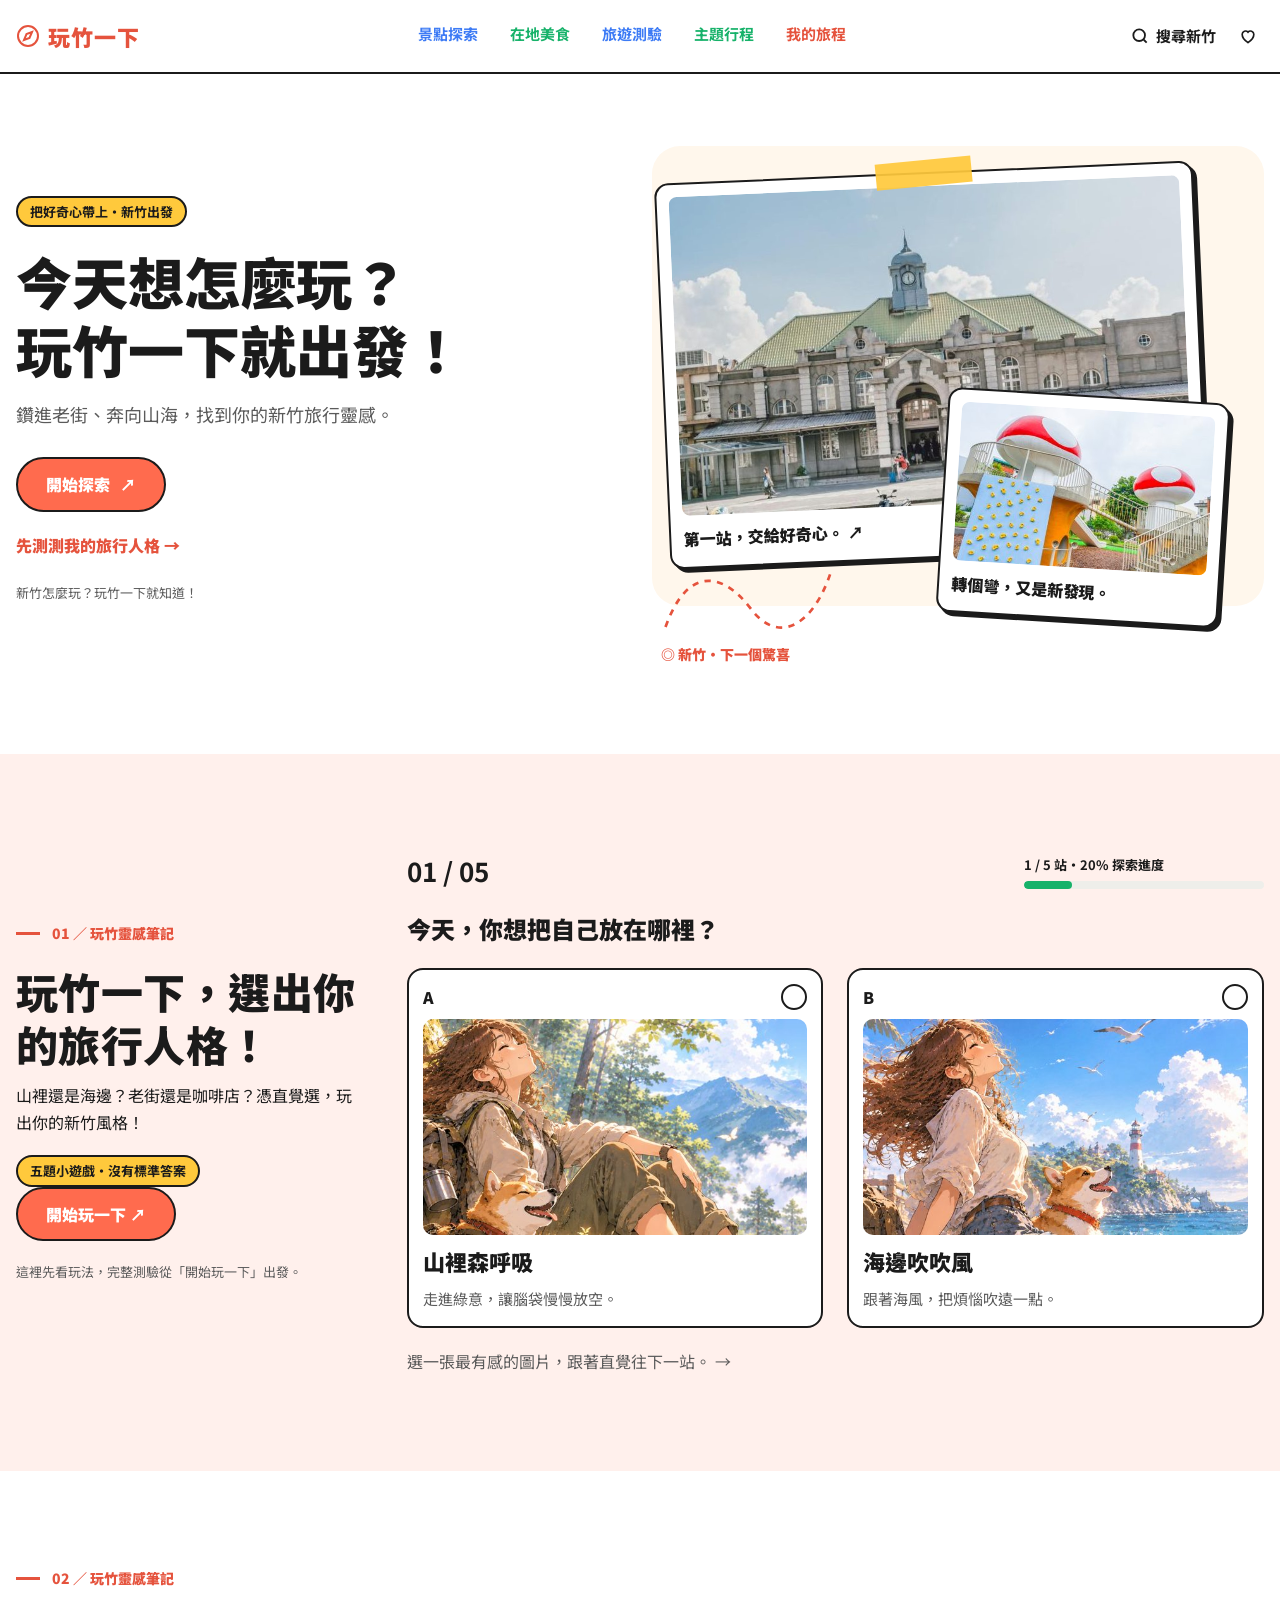
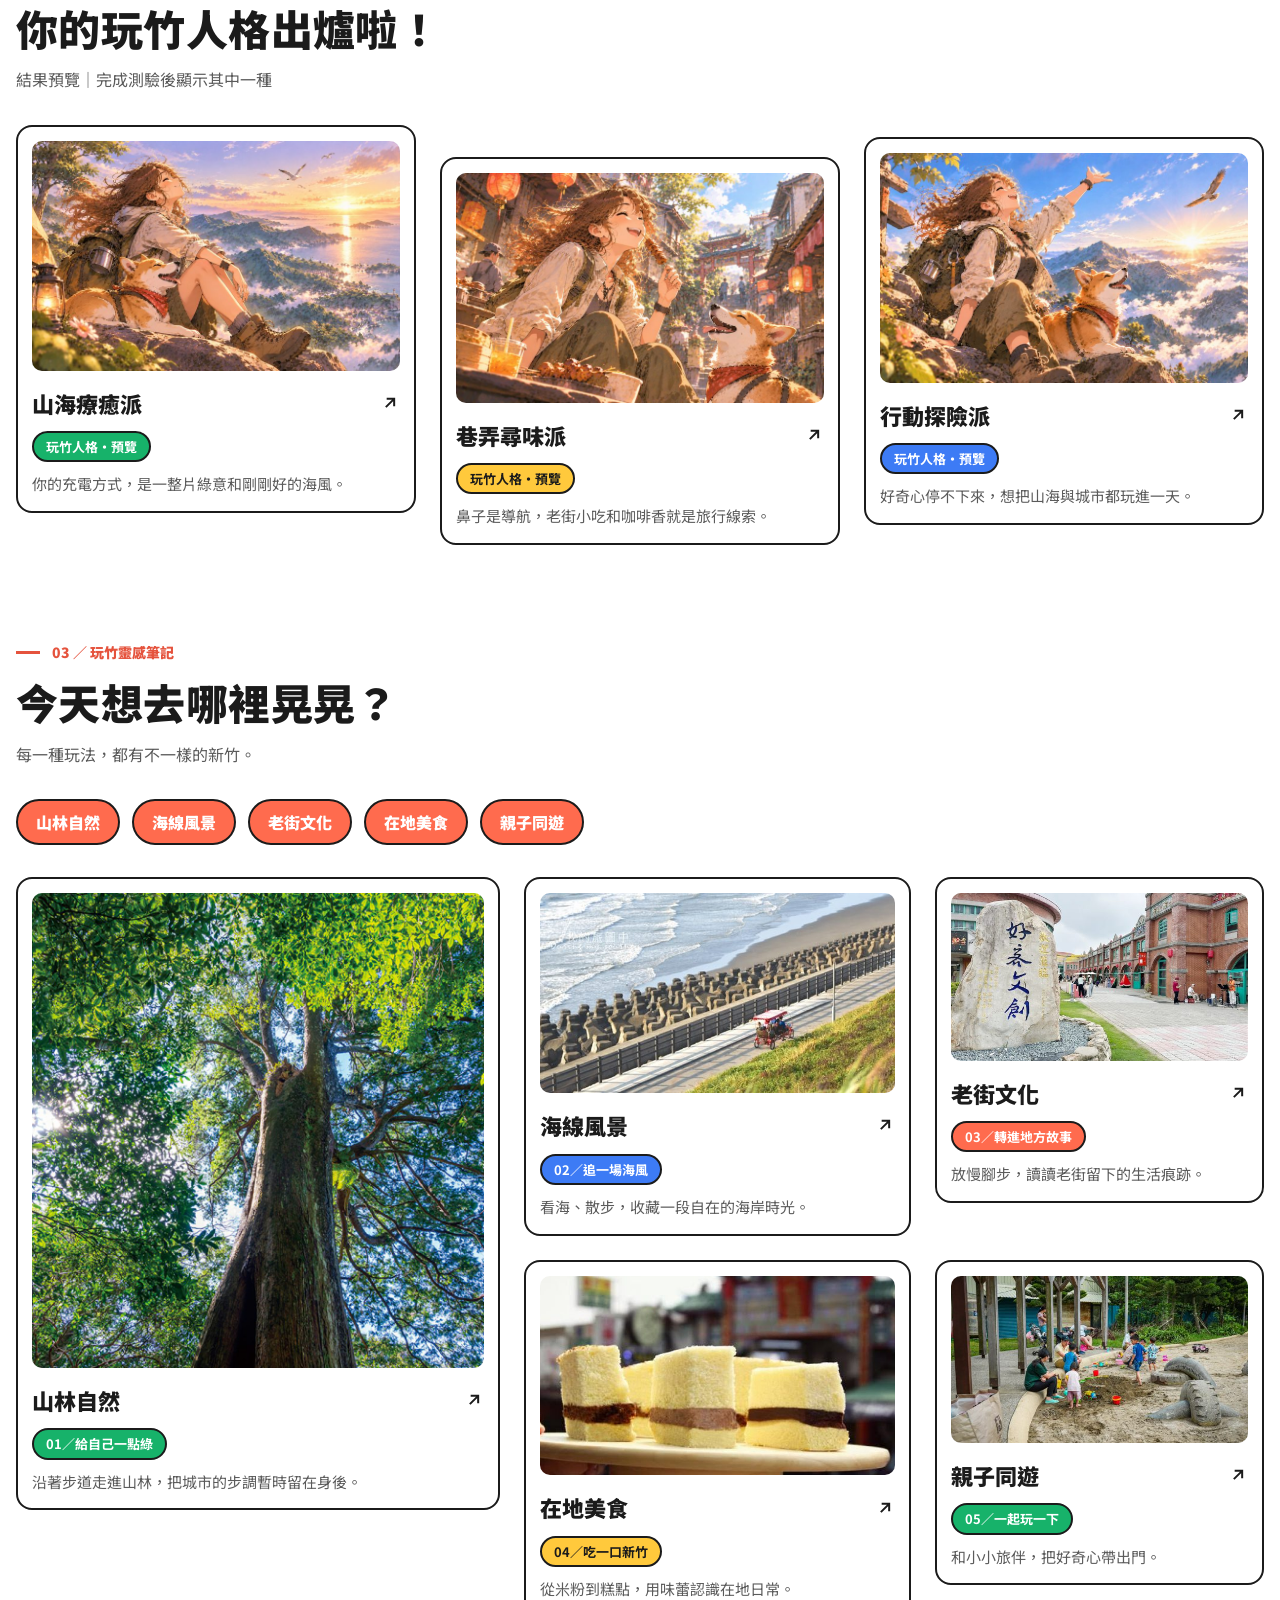
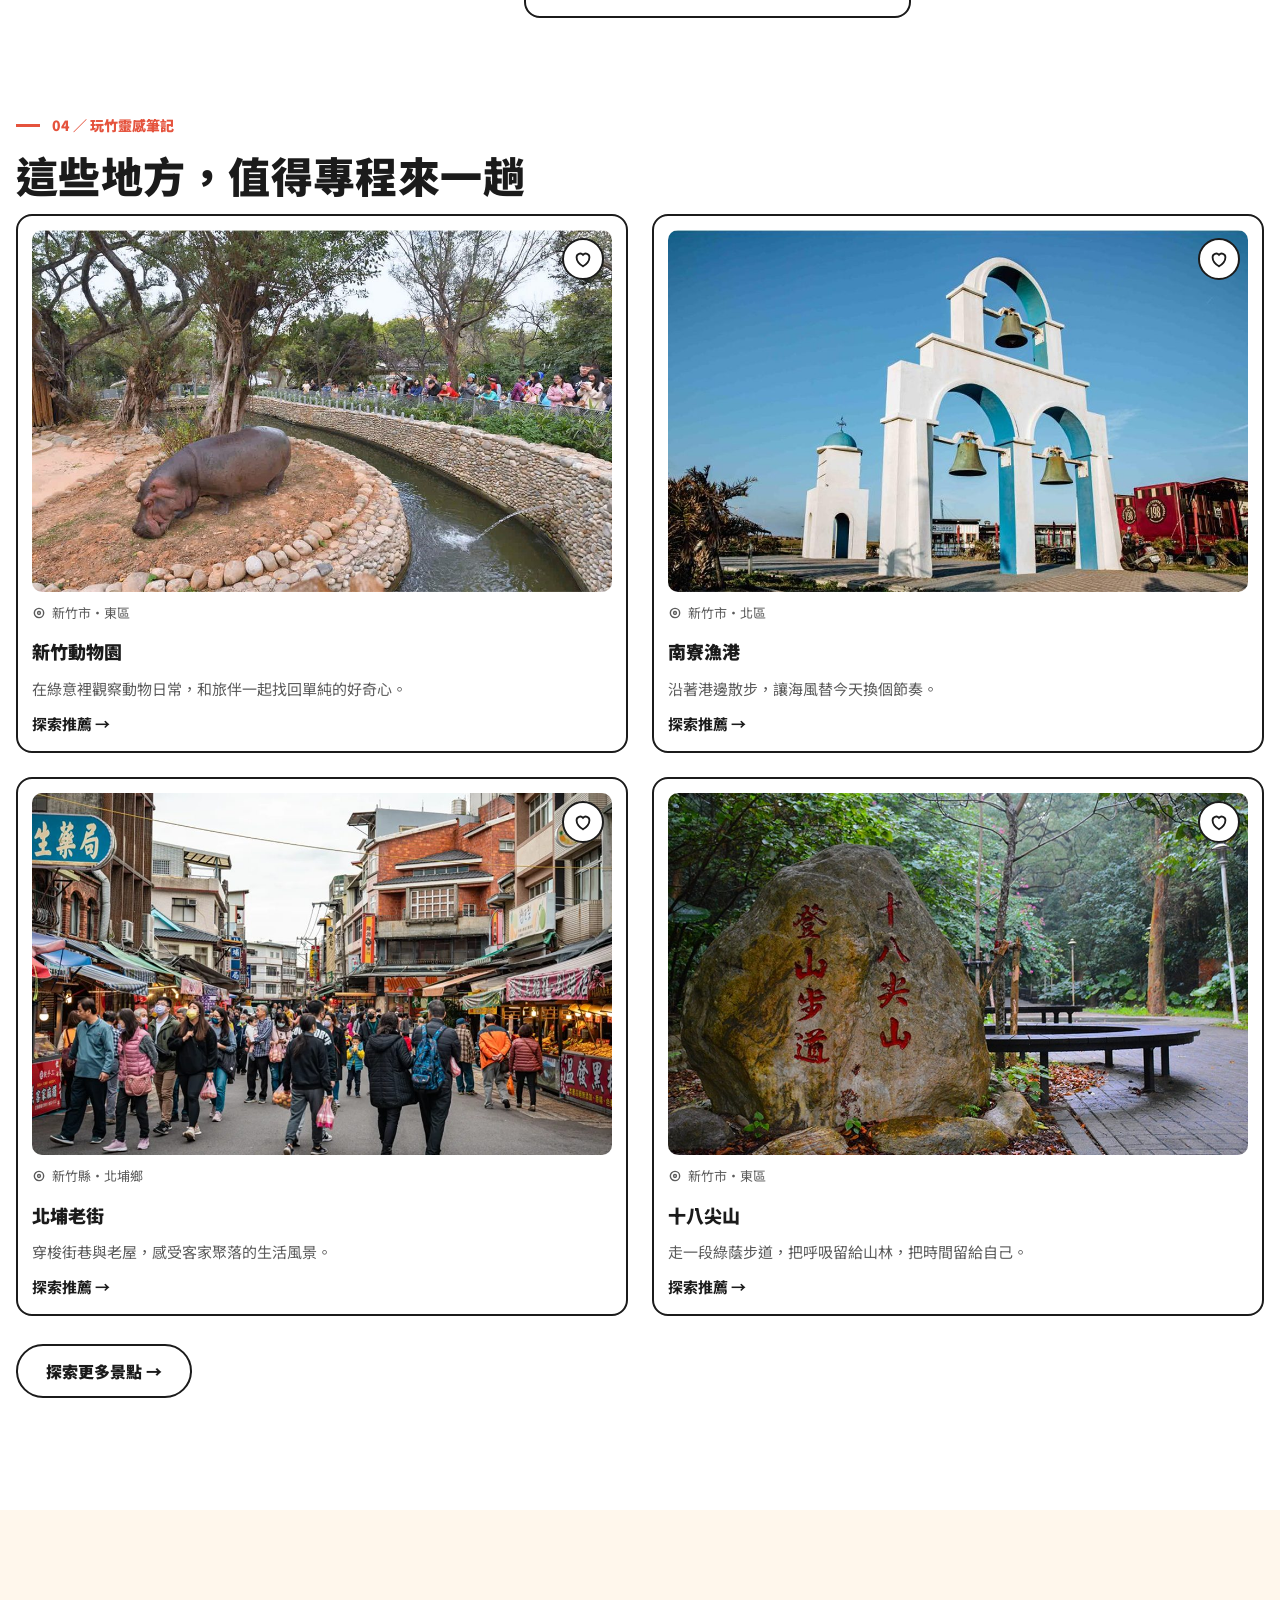
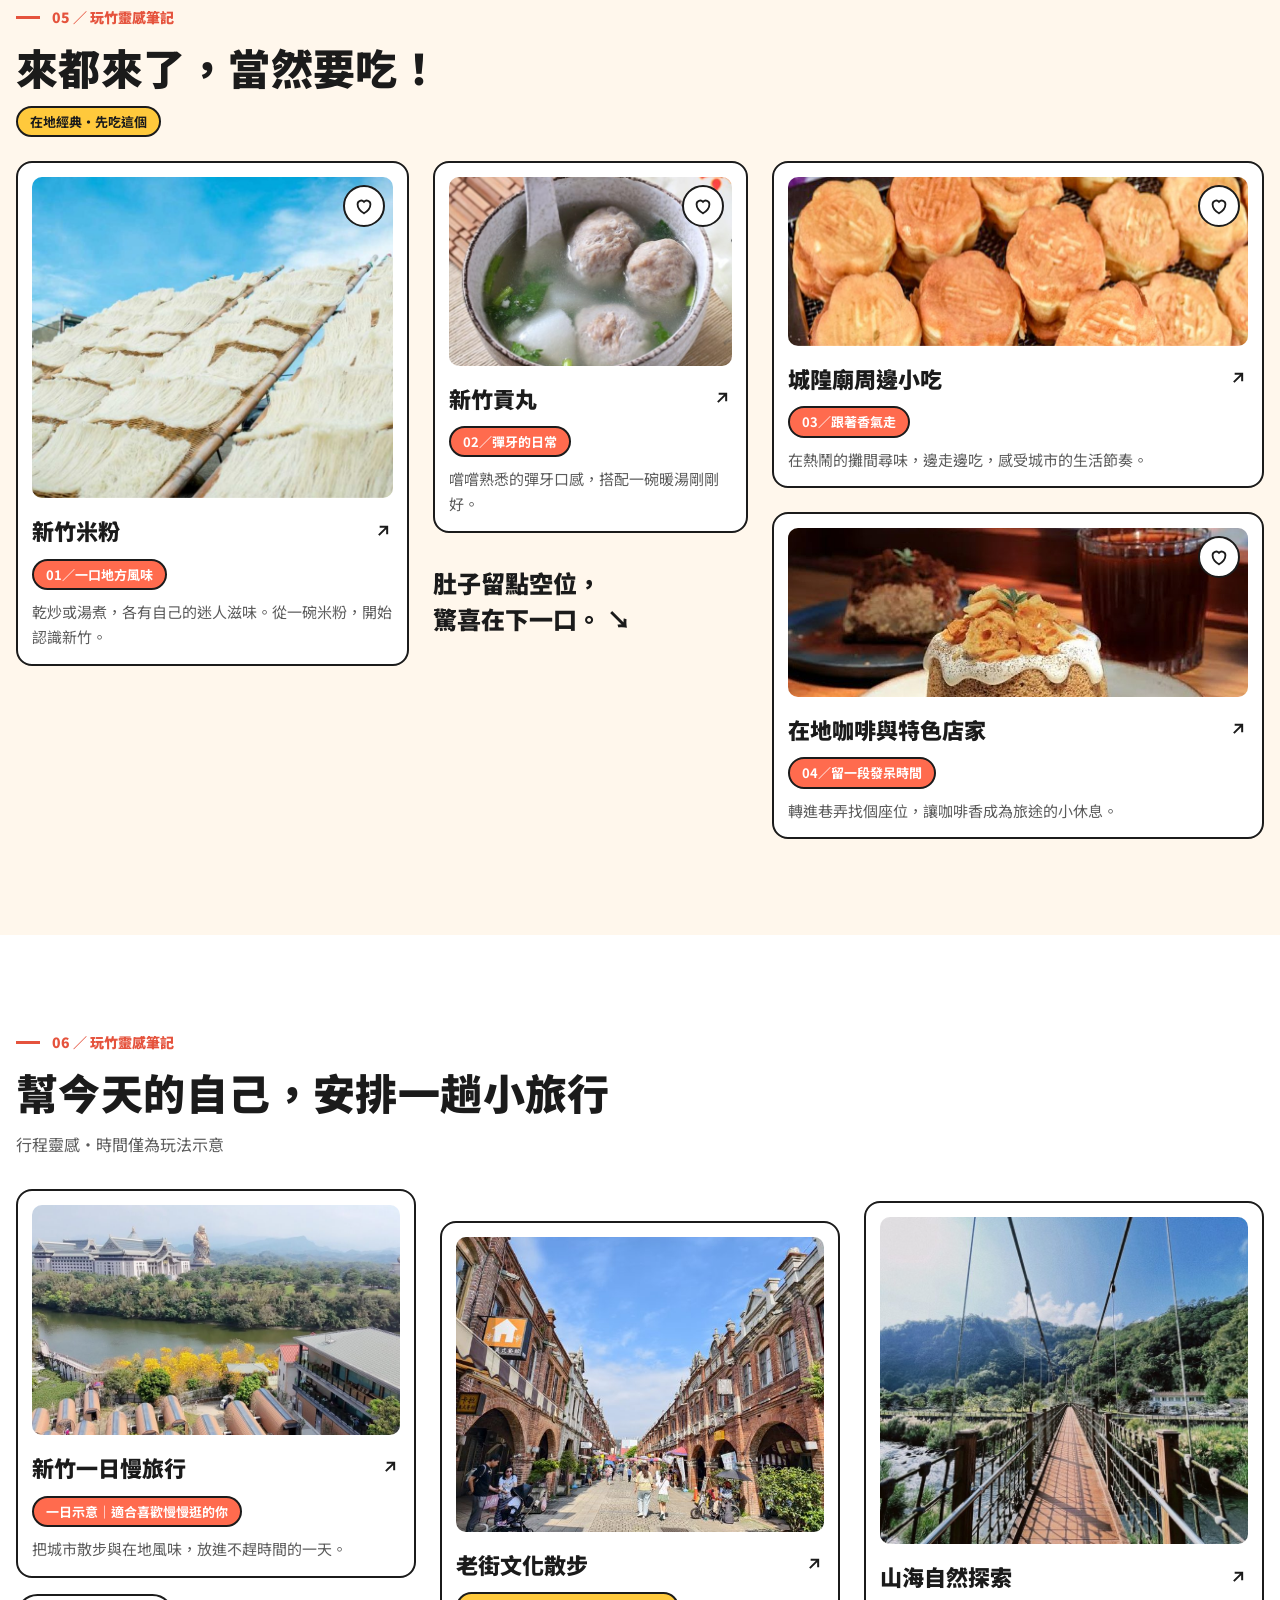
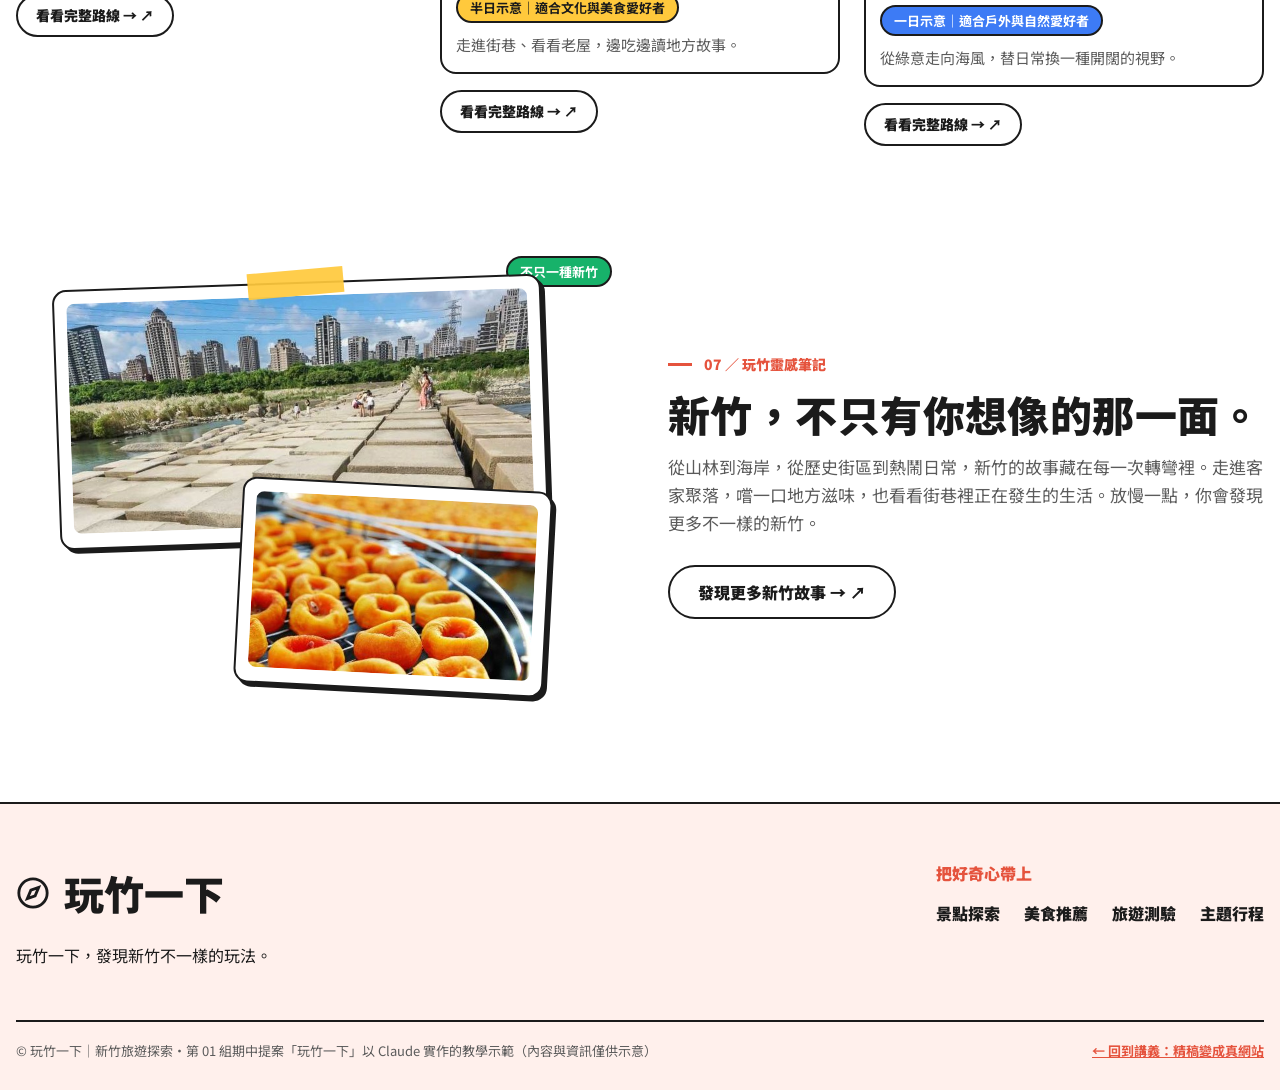
==== index.html @ cc9f8052 "第一次上傳網站" ====
<!DOCTYPE html>
<html lang="zh-Hant-TW">
<head>
  <meta charset="utf-8">
  <meta name="viewport" content="width=device-width, initial-scale=1">
  <title>玩竹一下｜新竹新世代互動旅遊入口網</title>
  <meta name="description" content="鑽進老街、奔向山海，找到你的新竹旅行靈感。旅行人格測驗、景點探索、在地美食與主題行程。">
  <link rel="preconnect" href="https://fonts.googleapis.com">
  <link rel="preconnect" href="https://fonts.gstatic.com" crossorigin>
  <link href="https://fonts.googleapis.com/css2?family=Noto+Sans+TC:wght@400;500;700;900&display=swap" rel="stylesheet">
  <link rel="stylesheet" href="css/style.css?v=20261105b">
  <link rel="stylesheet" href="css/pages.css?v=20261105b">
</head>
<body data-page="home">
<main>

  <!-- HERO -->
  <section class="hero">
    <div class="wrap hero-grid">
      <div class="hero-txt">
        <span class="pill y">把好奇心帶上・新竹出發</span>
        <h1>今天想怎麼玩？<br>玩竹一下就出發！</h1>
        <p class="hero-sub">鑽進老街、奔向山海，找到你的新竹旅行靈感。</p>
        <div class="hero-cta">
          <a class="btn primary" href="explore.html">開始探索 <span aria-hidden="true">↗</span></a>
          <a class="link-arrow" href="quiz.html">先測測我的旅行人格 →</a>
        </div>
        <p class="note">新竹怎麼玩？玩竹一下就知道！</p>
      </div>
      <div class="hero-photos" aria-hidden="true">
        <span class="hero-blob"></span>
        <figure class="polaroid tape hero-p1"><img src="img/hero-station.jpg" alt=""><figcaption>第一站，交給好奇心。 ↗</figcaption></figure>
        <figure class="polaroid hero-p2"><img src="img/hero-mushroom.jpg" alt=""><figcaption>轉個彎，又是新發現。</figcaption></figure>
        <svg class="hero-dash" viewBox="0 0 200 80"><path d="M5 70 C 30 0, 70 10, 100 50 S 170 70, 190 5" fill="none" stroke="#e5533d" stroke-width="3" stroke-dasharray="7 7"/></svg>
        <span class="hero-mark">◎ 新竹・下一個驚喜</span>
      </div>
    </div>
  </section>

  <!-- 01 測驗預覽：首頁就能先玩第一題 -->
  <section class="sec pink" id="quiz-teaser">
    <div class="wrap teaser">
      <div class="teaser-intro reveal">
        <p class="eyebrow">01 ／ 玩竹靈感筆記</p>
        <h2 class="h2">玩竹一下，選出你的旅行人格！</h2>
        <p>山裡還是海邊？老街還是咖啡店？憑直覺選，玩出你的新竹風格！</p>
        <span class="pill y">五題小遊戲・沒有標準答案</span>
        <p><a class="btn primary" href="quiz.html">開始玩一下 ↗</a></p>
        <p class="note">這裡先看玩法，完整測驗從「開始玩一下」出發。</p>
      </div>
      <div class="teaser-q reveal">
        <div class="teaser-top"><b class="teaser-no">01 / 05</b>
          <div class="progress"><span>1 / 5 站・20% 探索進度</span><i><b style="width:20%"></b></i></div></div>
        <h3>今天，你想把自己放在哪裡？</h3>
        <div class="choice-row" role="radiogroup" aria-label="第一題選項">
          <button class="choice" type="button" role="radio" aria-checked="false" data-v="a"><b class="ab">A</b><img src="img/q1a.jpg" alt=""><span class="ct">山裡森呼吸</span><span class="cd">走進綠意，讓腦袋慢慢放空。</span></button>
          <button class="choice" type="button" role="radio" aria-checked="false" data-v="b"><b class="ab">B</b><img src="img/q1b.jpg" alt=""><span class="ct">海邊吹吹風</span><span class="cd">跟著海風，把煩惱吹遠一點。</span></button>
        </div>
        <p class="teaser-go" id="teaserGo">選一張最有感的圖片，跟著直覺往下一站。 →</p>
      </div>
    </div>
  </section>

  <!-- 02 人格預覽 -->
  <section class="sec">
    <div class="wrap">
      <p class="eyebrow">02 ／ 玩竹靈感筆記</p>
      <h2 class="h2">你的玩竹人格出爐啦！</h2>
      <p class="lead">結果預覽｜完成測驗後顯示其中一種</p>
      <div class="grid3 stagger" id="typeGrid"></div>
    </div>
  </section>

  <!-- 03 分類 -->
  <section class="sec" style="padding-top:0">
    <div class="wrap">
      <p class="eyebrow">03 ／ 玩竹靈感筆記</p>
      <h2 class="h2">今天想去哪裡晃晃？</h2>
      <p class="lead">每一種玩法，都有不一樣的新竹。</p>
      <div class="chips" id="catChips" role="tablist" aria-label="玩法分類"></div>
      <div class="masonry" id="catGrid"></div>
    </div>
  </section>

  <!-- 04 精選景點 -->
  <section class="sec" style="padding-top:0">
    <div class="wrap">
      <p class="eyebrow">04 ／ 玩竹靈感筆記</p>
      <h2 class="h2">這些地方，值得專程來一趟</h2>
      <div class="grid2" id="spotGrid"></div>
      <p style="margin-top:28px"><a class="btn" href="explore.html">探索更多景點 →</a></p>
    </div>
  </section>

  <!-- 05 美食 -->
  <section class="sec cream">
    <div class="wrap">
      <p class="eyebrow">05 ／ 玩竹靈感筆記</p>
      <h2 class="h2">來都來了，當然要吃！</h2>
      <span class="pill y" style="margin-bottom:24px">在地經典・先吃這個</span>
      <div class="food-grid" id="foodGrid"></div>
    </div>
  </section>

  <!-- 06 行程 -->
  <section class="sec">
    <div class="wrap">
      <p class="eyebrow">06 ／ 玩竹靈感筆記</p>
      <h2 class="h2">幫今天的自己，安排一趟小旅行</h2>
      <p class="lead">行程靈感・時間僅為玩法示意</p>
      <div class="grid3 stagger" id="tripGrid"></div>
    </div>
  </section>

  <!-- 07 故事 -->
  <section class="sec" style="padding-top:24px">
    <div class="wrap story">
      <div class="story-photos" aria-hidden="true">
        <span class="pill g story-badge">不只一種新竹</span>
        <figure class="polaroid tape story-p1"><img src="img/story-river.jpg" alt=""></figure>
        <figure class="polaroid story-p2"><img src="img/story-persimmon.jpg" alt=""></figure>
      </div>
      <div class="reveal">
        <p class="eyebrow">07 ／ 玩竹靈感筆記</p>
        <h2 class="h2">新竹，不只有你想像的那一面。</h2>
        <p class="story-txt">從山林到海岸，從歷史街區到熱鬧日常，新竹的故事藏在每一次轉彎裡。走進客家聚落，嚐一口地方滋味，也看看街巷裡正在發生的生活。放慢一點，你會發現更多不一樣的新竹。</p>
        <a class="btn" href="explore.html">發現更多新竹故事 → ↗</a>
      </div>
    </div>
  </section>

</main>
<script src="js/data.js?v=20261105a"></script>
<script src="js/app.js?v=20261105a"></script>
<script src="js/home.js?v=20261105a"></script>
</body>
</html>
---- css/style.css ----
/* 玩竹一下｜依第 01 組 Figma 精稿用 Claude 實作的示範網站 */
:root{
  --ink:#1b1b1b; --muted:#5b5b5b; --line:#1b1b1b; --bg:#fff;
  --coral:#ff6b4e; --red:#e5533d; --yellow:#ffc93c; --green:#17b26a; --blue:#3d7bf5;
  --pink:#fff0ec; --cream:#fff7ec; --grey:#eeeeea;
  --r:16px; --bw:2.5px; --shadow:4px 4px 0 var(--ink);
  --wrap:1280px;
}
*{box-sizing:border-box}
html{scroll-behavior:smooth}
body{margin:0;font-family:"Noto Sans TC",system-ui,sans-serif;color:var(--ink);background:var(--bg);line-height:1.65;-webkit-font-smoothing:antialiased}
img{max-width:100%;display:block}
a{color:inherit}
button{font:inherit;color:inherit;cursor:pointer}
.wrap{width:min(var(--wrap),100% - 32px);margin-inline:auto}
[hidden]{display:none!important}
.sr{position:absolute;width:1px;height:1px;overflow:hidden;clip:rect(0 0 0 0)}
:focus-visible{outline:3px solid var(--blue);outline-offset:3px}

/* ---------- header ---------- */
.hd{position:sticky;top:0;z-index:50;background:#fff;border-bottom:var(--bw) solid var(--line)}
.hd .wrap{display:flex;align-items:center;gap:24px;height:72px}
.logo{font-weight:900;font-size:22px;color:var(--red);text-decoration:none;letter-spacing:.04em;display:flex;align-items:center;gap:8px}
.logo svg{width:24px;height:24px}
.nav{display:flex;gap:28px;margin-inline:auto}
.nav a{text-decoration:none;font-weight:700;font-size:15px;padding:6px 2px;border-bottom:3px solid transparent}
.nav a:nth-child(1){color:var(--blue)} .nav a:nth-child(2){color:var(--green)} .nav a:nth-child(3){color:var(--blue)} .nav a:nth-child(4){color:var(--green)} .nav a:nth-child(5){color:var(--red)}
.nav a.on{border-color:currentColor}
.hd-tools{display:flex;align-items:center;gap:10px}
.icon-btn{display:inline-flex;align-items:center;gap:6px;background:none;border:0;font-weight:700;font-size:15px;padding:8px 6px;position:relative;text-decoration:none}
.icon-btn svg{width:20px;height:20px}
.badge{position:absolute;top:0;right:-4px;min-width:18px;height:18px;border-radius:9px;background:var(--coral);color:#fff;font-size:11px;display:grid;place-items:center;padding:0 4px;border:2px solid #fff}
.badge[data-n="0"]{display:none}
.burger{display:none}
@media (max-width:900px){
  .nav{position:fixed;inset:72px 0 auto 0;background:#fff;flex-direction:column;gap:0;padding:8px 16px 20px;border-bottom:var(--bw) solid var(--line);transform:translateY(-120%);transition:transform .25s;margin:0}
  .nav.open{transform:none}
  .nav a{padding:14px 4px;border-bottom:1px solid var(--grey);font-size:17px}
  .burger{display:inline-flex}
  .hd .wrap{justify-content:space-between}
  .hide-sm{display:none}
}

/* ---------- buttons / pills ---------- */
.btn{display:inline-flex;align-items:center;gap:10px;justify-content:center;border:var(--bw) solid var(--line);border-radius:999px;padding:12px 28px;font-weight:900;text-decoration:none;background:#fff;transition:transform .15s, box-shadow .15s;font-size:16px}
.btn:hover{transform:translate(-2px,-2px);box-shadow:var(--shadow)}
.btn.primary{background:var(--coral);color:#fff}
.btn.sm{padding:8px 18px;font-size:14px}
.btn[disabled]{opacity:.45;pointer-events:none}
.link-arrow{color:var(--red);font-weight:900;text-decoration:none}
.link-arrow:hover{text-decoration:underline}
.pill{display:inline-flex;align-items:center;gap:6px;border:2px solid var(--line);border-radius:999px;padding:3px 12px;font-size:13px;font-weight:700;background:#fff;white-space:nowrap}
.pill.y{background:var(--yellow)} .pill.g{background:var(--green);color:#fff} .pill.b{background:var(--blue);color:#fff} .pill.r{background:var(--coral);color:#fff}
.pill.soft-b{color:var(--blue)} .pill.soft-g{color:var(--green)} .pill.soft-y{color:#a46b00;background:#fff4cf}

/* ---------- sections ---------- */
.sec{padding:96px 0}
.sec.pink{background:var(--pink)} .sec.cream{background:var(--cream)}
.eyebrow{display:flex;align-items:center;gap:12px;color:var(--red);font-weight:900;font-size:14px;margin:0 0 12px}
.eyebrow::before{content:"";width:24px;height:3px;background:var(--red)}
.h2{font-size:clamp(28px,4vw,42px);font-weight:900;line-height:1.25;margin:0 0 12px;letter-spacing:.01em}
.lead{color:var(--muted);margin:0 0 32px}
.note{font-size:13px;color:var(--muted)}

/* ---------- polaroid ---------- */
.polaroid{position:relative;background:#fff;border:var(--bw) solid var(--line);border-radius:14px;padding:12px 12px 14px;box-shadow:var(--shadow)}
.polaroid img{border-radius:8px;width:100%;aspect-ratio:var(--ar,16/10);object-fit:cover}
.polaroid figcaption{font-weight:900;margin-top:10px;font-size:16px}
.tape::before{content:"";position:absolute;top:-14px;left:50%;width:96px;height:26px;background:var(--yellow);transform:translateX(-50%) rotate(-3deg);opacity:.92}

/* ---------- cards ---------- */
.card{background:#fff;border:var(--bw) solid var(--line);border-radius:var(--r);padding:14px;display:flex;flex-direction:column;gap:10px;transition:transform .2s, box-shadow .2s;position:relative}
.card:hover{transform:translate(-3px,-3px);box-shadow:var(--shadow)}
.card .ph{border-radius:10px;overflow:hidden;aspect-ratio:var(--ar,16/10);background:var(--grey)}
.card .ph img{width:100%;height:100%;object-fit:cover;transition:transform .5s}
.card:hover .ph img{transform:scale(1.04)}
.card h3{font-size:22px;font-weight:900;margin:4px 0 0;display:flex;justify-content:space-between;align-items:center;gap:8px}
.card p{margin:0;color:var(--muted);font-size:15px}
.card .meta{font-size:13px;color:var(--muted);display:flex;align-items:center;gap:6px}
.card a.cover{position:absolute;inset:0;z-index:1;border-radius:var(--r)}
.card .fav{z-index:2}
.arrow{width:20px;height:20px;flex:none}

.fav{position:absolute;top:22px;right:22px;width:42px;height:42px;border-radius:50%;border:2px solid var(--line);background:#fff;display:grid;place-items:center;transition:transform .15s}
.fav svg{width:22px;height:22px;fill:none;stroke:var(--ink);stroke-width:2}
.fav[aria-pressed="true"]{background:var(--coral)}
.fav[aria-pressed="true"] svg{fill:#fff;stroke:#fff}
.fav:active{transform:scale(.9)}

/* ---------- footer ---------- */
.ft{background:var(--pink);border-top:var(--bw) solid var(--line);padding:56px 0 28px}
.ft-top{display:flex;justify-content:space-between;gap:32px;flex-wrap:wrap}
.ft-logo{font-size:40px;font-weight:900;display:flex;align-items:center;gap:14px;margin:0}
.ft-logo svg{width:34px;height:34px}
.ft nav{display:flex;gap:24px;flex-wrap:wrap;font-weight:900}
.ft nav a{text-decoration:none}
.ft .tag{color:var(--red);font-weight:900;margin:0 0 14px}
.ft-bottom{border-top:2px solid var(--line);margin-top:36px;padding-top:18px;display:flex;justify-content:space-between;gap:12px;flex-wrap:wrap;font-size:13px;color:var(--muted)}
.ft-bottom a{color:var(--red);font-weight:700}

/* ---------- toast / modal ---------- */
.toast{position:fixed;left:50%;bottom:24px;transform:translate(-50%,calc(100% + 40px));visibility:hidden;background:var(--ink);color:#fff;padding:12px 22px;border-radius:999px;font-weight:700;z-index:200;transition:transform .3s,visibility .3s;max-width:calc(100% - 32px);text-align:center}
.toast.show{transform:translate(-50%,0);visibility:visible}
.modal{position:fixed;inset:0;z-index:150;display:none;align-items:center;justify-content:center;padding:16px;background:rgba(20,20,20,.55)}
.modal.open{display:flex}
.modal-box{background:#fff;border:var(--bw) solid var(--line);border-radius:20px;max-width:880px;width:100%;max-height:calc(100vh - 32px);overflow:auto;box-shadow:6px 6px 0 var(--ink);position:relative}
.modal-close{position:absolute;top:12px;right:12px;z-index:3;width:42px;height:42px;border-radius:50%;border:2px solid var(--line);background:#fff;font-size:22px;line-height:1}
.search-box{padding:28px}
.search-box input{width:100%;font:inherit;font-size:20px;padding:14px 18px;border:var(--bw) solid var(--line);border-radius:14px}
.search-res{list-style:none;margin:16px 0 0;padding:0;display:grid;gap:8px}
.search-res a{display:flex;gap:12px;align-items:center;text-decoration:none;padding:8px;border-radius:12px;border:2px solid transparent}
.search-res a:hover,.search-res a:focus{border-color:var(--line);background:var(--cream)}
.search-res img{width:64px;height:44px;object-fit:cover;border-radius:8px}

.reveal{opacity:0;transform:translateY(24px);transition:opacity .6s, transform .6s}
.reveal.in{opacity:1;transform:none}
@media (prefers-reduced-motion:reduce){*{transition:none!important;animation:none!important}.reveal{opacity:1;transform:none}}
@media (max-width:640px){.sec{padding:64px 0}.btn{padding:11px 22px}}
---- css/pages.css ----
/* ===== 首頁 ===== */
.hero{padding:72px 0 88px;overflow:hidden}
.hero-grid{display:grid;grid-template-columns:1fr 1.15fr;gap:48px;align-items:center}
.hero h1{font-size:clamp(36px,5.2vw,56px);font-weight:900;line-height:1.22;margin:20px 0 16px}
.hero-sub{font-size:18px;color:var(--muted);margin:0 0 28px}
.hero-cta{display:flex;flex-direction:column;align-items:flex-start;gap:20px;margin-bottom:24px}
.hero-photos{position:relative;min-height:520px}
.hero-blob{position:absolute;inset:0 0 60px 30px;background:var(--cream);border-radius:28px}
.hero-p1{position:absolute;top:10px;left:0;width:84%;transform:rotate(-2.5deg)}
.hero-p2{position:absolute;right:0;bottom:30px;width:44%;transform:rotate(3.5deg);--ar:16/10}
.hero-dash{position:absolute;left:6%;bottom:30px;width:180px}
.hero-mark{position:absolute;left:6%;bottom:0;color:var(--red);font-weight:900;font-size:14px}
.hero-p1,.hero-p2{animation:float 6s ease-in-out infinite}
.hero-p2{animation-delay:-3s}
@keyframes float{50%{translate:0 -8px}}

.teaser{display:grid;grid-template-columns:.8fr 2fr;gap:48px;align-items:center}
.teaser-intro p{margin:0 0 20px}
.teaser-top{display:flex;justify-content:space-between;align-items:center;gap:16px;flex-wrap:wrap;margin-bottom:16px}
.teaser-no{font-size:26px}
.progress{font-size:13px;font-weight:700;min-width:240px}
.progress i{display:block;height:8px;background:var(--grey);border-radius:6px;margin-top:6px;overflow:hidden}
.progress b{display:block;height:100%;background:var(--green);border-radius:6px;transition:width .4s}
.teaser-q h3{font-size:24px;font-weight:900;margin:0 0 20px}
.choice-row{display:grid;grid-template-columns:1fr 1fr;gap:24px}
.choice{text-align:left;background:#fff;border:var(--bw) solid var(--line);border-radius:var(--r);padding:14px;display:flex;flex-direction:column;gap:8px;transition:transform .15s,box-shadow .15s,background .15s;position:relative}
.choice:hover{transform:translate(-3px,-3px);box-shadow:var(--shadow)}
.choice img{width:100%;aspect-ratio:16/9;object-fit:cover;border-radius:10px}
.choice .ab{font-weight:900}
.choice .ct{font-size:22px;font-weight:900}
.choice .cd{color:var(--muted);font-size:15px}
.choice::after{content:"";position:absolute;top:14px;right:14px;width:22px;height:22px;border-radius:50%;border:2.5px solid var(--line);background:#fff}
.choice[aria-checked="true"]{background:#fff6e0;box-shadow:var(--shadow);transform:translate(-3px,-3px)}
.choice[aria-checked="true"]::after{background:var(--coral);box-shadow:inset 0 0 0 4px #fff}
.teaser-go{margin:20px 0 0;color:var(--muted);display:flex;gap:16px;align-items:center;flex-wrap:wrap}

.grid2{display:grid;grid-template-columns:1fr 1fr;gap:24px}
.grid3{display:grid;grid-template-columns:repeat(3,1fr);gap:24px;align-items:start}
.stagger>:nth-child(2){margin-top:32px}
.stagger>:nth-child(3){margin-top:12px}
.chips{display:flex;flex-wrap:wrap;gap:12px;margin-bottom:32px}
.chip{border:var(--bw) solid var(--line);border-radius:999px;background:var(--coral);color:#fff;font-weight:900;padding:8px 18px;transition:transform .15s,background .15s}
.chip:hover{transform:translateY(-2px)}
.chip[aria-selected="true"]{background:var(--ink)}
.chip.ghost{background:#fff;color:var(--ink)}
.chip.ghost[aria-selected="true"]{background:var(--ink);color:#fff}
.masonry{display:grid;grid-template-columns:1.25fr 1fr .85fr;grid-template-rows:auto auto;gap:24px;align-items:start}
.masonry>:nth-child(1){grid-row:span 2}
.masonry>:nth-child(4){grid-column:2}
.masonry>:nth-child(5){grid-column:3;grid-row:2}
.cat-card.dim{opacity:.3;transform:scale(.98)}
.spot-card .more{font-size:15px}
.food-grid{display:grid;grid-template-columns:1fr .8fr 1.25fr;gap:24px;align-items:start}
.fcol{display:grid;gap:24px}
.food-aside{font-size:24px;font-weight:900;line-height:1.5;margin:8px 0 0}
.story{display:grid;grid-template-columns:1fr 1fr;gap:56px;align-items:center}
.story-photos{position:relative;min-height:440px}
.story-p1{width:82%;transform:rotate(-2deg);--ar:16/8}
.story-p2{position:absolute;width:52%;right:4%;bottom:0;transform:rotate(3deg);--ar:16/10}
.story-badge{position:absolute;right:0;top:-10px}
.story-txt{font-size:17px;color:var(--muted);margin:0 0 28px}

/* 詳細視窗 */
.detail{display:grid;grid-template-columns:1fr 1fr}
.detail-ph img{width:100%;height:100%;min-height:300px;object-fit:cover;border-radius:17px 0 0 17px}
.detail-txt{padding:32px 28px}
.detail-tags{display:flex;flex-wrap:wrap;gap:8px;margin-bottom:12px}
.detail-tip{background:var(--cream);border:2px solid var(--line);border-radius:12px;padding:10px 14px}
.detail-tip b{display:block;color:var(--red)}
.detail-act{display:flex;gap:10px;flex-wrap:wrap;margin:16px 0}
.detail-near-t{font-weight:900;margin:8px 0}
.detail-near{display:grid;grid-template-columns:repeat(3,1fr);gap:8px}
.detail-near button{background:none;border:2px solid var(--line);border-radius:10px;padding:6px;font-size:13px;font-weight:700;text-align:left}
.detail-near img{aspect-ratio:4/3;object-fit:cover;border-radius:6px;margin-bottom:4px}

/* ===== 內頁共用頁首 ===== */
.ph-head{background:var(--pink);border-bottom:var(--bw) solid var(--line);padding:48px 0 40px}
.ph-head h1{font-size:clamp(30px,4.4vw,46px);font-weight:900;margin:8px 0;line-height:1.25}
.ph-head p{color:var(--muted);margin:0}

/* ===== 景點探索 ===== */
.toolbar{display:flex;gap:16px;flex-wrap:wrap;align-items:center;justify-content:space-between;margin:32px 0 20px}
.searchbar{flex:1 1 280px;display:flex;align-items:center;gap:8px;border:var(--bw) solid var(--line);border-radius:999px;padding:4px 6px 4px 18px;background:#fff;max-width:440px}
.searchbar input{border:0;font:inherit;font-size:16px;flex:1;min-width:0;padding:8px 0;outline:0}
.searchbar svg{width:20px;height:20px;flex:none}
.seg{display:inline-flex;border:var(--bw) solid var(--line);border-radius:999px;overflow:hidden}
.seg button{border:0;background:#fff;padding:9px 18px;font-weight:900}
.seg button[aria-pressed="true"]{background:var(--ink);color:#fff}
.count{font-weight:700;color:var(--muted);margin:0 0 20px}
.explore-grid{display:grid;grid-template-columns:repeat(3,1fr);gap:24px}
.empty{border:var(--bw) dashed var(--line);border-radius:var(--r);padding:40px;text-align:center;grid-column:1/-1}
.map-wrap{display:grid;grid-template-columns:1.4fr 1fr;gap:24px;align-items:start}
.map{position:relative;border:var(--bw) solid var(--line);border-radius:var(--r);background:#e8f3f7;aspect-ratio:5/4;overflow:hidden}
.map svg.land{position:absolute;inset:0;width:100%;height:100%}
.pin{position:absolute;transform:translate(-50%,-100%);border:0;background:none;padding:0;display:flex;flex-direction:column;align-items:center}
.pin i{width:30px;height:30px;border-radius:50% 50% 50% 0;transform:rotate(-45deg);border:2.5px solid var(--line);background:var(--coral);display:block;transition:transform .15s}
.pin.food i{background:var(--yellow)} .pin.forest i{background:var(--green)} .pin.coast i{background:var(--blue)} .pin.family i{background:#b98cff}
.pin span{margin-top:4px;background:#fff;border:2px solid var(--line);border-radius:999px;font-size:12px;font-weight:900;padding:1px 8px;white-space:nowrap;opacity:0;transition:opacity .15s}
.pin:hover span,.pin.on span,.pin:focus span{opacity:1}
.pin.on i,.pin:hover i{transform:rotate(-45deg) scale(1.25)}
.pin.off{opacity:.2}
.map-legend{position:absolute;left:12px;bottom:12px;background:#fff;border:2px solid var(--line);border-radius:12px;padding:6px 10px;font-size:12px;display:flex;gap:10px;flex-wrap:wrap}
.map-legend b{display:inline-block;width:10px;height:10px;border-radius:50%;border:1.5px solid var(--line);margin-right:4px;vertical-align:-1px}
.map-list{display:grid;gap:10px;max-height:640px;overflow:auto;padding:4px}
.map-item{display:flex;gap:12px;align-items:center;border:2px solid var(--line);border-radius:12px;background:#fff;padding:8px;text-align:left}
.map-item img{width:76px;height:56px;object-fit:cover;border-radius:8px}
.map-item.on{background:var(--cream);box-shadow:3px 3px 0 var(--ink)}

/* ===== 測驗 ===== */
.quiz-bar{background:var(--pink);border-bottom:2px solid #e7d6cf;font-size:13px;color:var(--muted)}
.quiz-bar .wrap{display:flex;justify-content:space-between;padding:10px 0;gap:12px}
.qv{display:none;padding:56px 0 80px}
.qv.on{display:block;animation:fadeup .45s}
@keyframes fadeup{from{opacity:0;transform:translateY(16px)}}
.start{display:grid;grid-template-columns:1fr 1.1fr;gap:56px;align-items:center}
.start h1,.res h1{font-size:clamp(34px,5vw,52px);font-weight:900;line-height:1.22;margin:16px 0}
.start .big{font-size:20px;margin:0 0 16px}
.pills{display:flex;gap:10px;flex-wrap:wrap;margin:20px 0 28px}
.start-photos{position:relative;min-height:440px}
.start-p1{width:82%;transform:rotate(-2deg)}
.start-p2{position:absolute;width:44%;right:0;bottom:0;transform:rotate(3deg)}
.q-head{display:flex;align-items:center;gap:24px;flex-wrap:wrap;margin-bottom:20px}
.q-no{font-size:26px;font-weight:900}
.steps{display:flex;gap:8px;flex:1;max-width:460px}
.steps span{flex:1;font-size:12px;color:var(--muted);border-top:5px solid var(--grey);padding-top:4px}
.steps span.done{border-color:var(--coral)}
.steps span.now{border-color:var(--coral);color:var(--red);font-weight:700}
.q-tag{margin-left:auto}
.q-title{font-size:clamp(28px,4vw,42px);font-weight:900;margin:0 0 8px;line-height:1.3}
.q-nav{display:flex;justify-content:space-between;align-items:center;gap:16px;margin-top:28px;flex-wrap:wrap}
.q-nav .btn{min-width:180px;border-radius:12px}
.res{display:grid;grid-template-columns:1fr 1.05fr;gap:56px;align-items:center}
.res-name{font-size:clamp(44px,6vw,64px);font-weight:900;color:var(--red);margin:0 0 12px;line-height:1.15}
.res-line{font-size:22px;font-weight:900;margin:0 0 10px}
.res-photos{position:relative;min-height:440px}
.res-p1{width:86%;transform:rotate(-2deg)}
.res-p1 figcaption{font-size:14px}
.res-p2{position:absolute;width:42%;right:0;bottom:10px;transform:rotate(3deg)}
.recs{display:grid;grid-template-columns:repeat(auto-fit,minmax(240px,1fr));gap:24px;margin:16px 0 36px}
.rec{border-top:3px solid var(--line);padding-top:12px;position:relative}
.rec h3{font-size:22px;font-weight:900;margin:6px 0}
.rec button.open{background:none;border:0;padding:0;font-weight:900;color:var(--red)}
.res-act{display:flex;gap:16px;align-items:center;flex-wrap:wrap}
.score{display:grid;gap:8px;margin:20px 0;max-width:420px}
.score div{display:grid;grid-template-columns:96px 1fr 28px;gap:10px;align-items:center;font-size:13px;font-weight:700}
.score i{height:10px;border-radius:6px;background:var(--grey);overflow:hidden;display:block}
.score b{display:block;height:100%;background:var(--coral);transition:width .8s}

/* ===== 主題行程 ===== */
.trip-tabs{display:flex;gap:12px;flex-wrap:wrap;margin:32px 0}
.trip-head{display:grid;grid-template-columns:1fr 1.2fr;gap:32px;align-items:center;margin-bottom:40px}
.trip-head .polaroid{transform:rotate(-1.5deg)}
.trip-head h2{font-size:clamp(28px,4vw,40px);font-weight:900;margin:12px 0}
.trip-prog{margin:16px 0;font-weight:700}
.timeline{list-style:none;padding:0;margin:0;position:relative}
.timeline::before{content:"";position:absolute;left:58px;top:8px;bottom:8px;border-left:3px dashed var(--red)}
.stop{display:grid;grid-template-columns:120px 1fr;gap:20px;align-items:start;margin-bottom:24px}
.stop-time{font-weight:900;font-size:18px;background:#fff;position:relative;z-index:1;text-align:center;border:var(--bw) solid var(--line);border-radius:999px;padding:4px 0}
.stop .card{flex-direction:row;align-items:center;gap:18px}
.stop .card .ph{flex:0 0 200px;--ar:4/3}
.stop .card .txt{flex:1;display:grid;gap:6px}
.stop.done .stop-time{background:var(--green);color:#fff}
.check{display:inline-flex;align-items:center;gap:8px;font-weight:700;font-size:14px;cursor:pointer;z-index:2;position:relative}
.check input{width:20px;height:20px;accent-color:var(--green)}

/* ===== 我的旅程 ===== */
.mt-sec{padding:48px 0;border-bottom:2px solid var(--grey)}
.mt-sec h2{font-size:28px;font-weight:900;margin:0 0 20px;display:flex;align-items:center;gap:12px;flex-wrap:wrap}
.mt-result{display:grid;grid-template-columns:240px 1fr;gap:24px;align-items:center;border:var(--bw) solid var(--line);border-radius:var(--r);padding:16px;background:var(--cream)}
.mt-result img{border-radius:10px;aspect-ratio:4/3;object-fit:cover}
.stickers{display:grid;grid-template-columns:repeat(auto-fill,minmax(120px,1fr));gap:20px}
.sticker{text-align:center;font-size:13px;font-weight:700;background:none;border:0;padding:0}
.sticker .s{width:100%;aspect-ratio:1;border-radius:50%;border:var(--bw) solid var(--line);overflow:hidden;background:var(--grey);display:grid;place-items:center;margin-bottom:6px;transition:transform .2s}
.sticker img{width:100%;height:100%;object-fit:cover}
.sticker.lock img{filter:grayscale(1) blur(2px);opacity:.35}
.sticker.lock .s{border-style:dashed}
.sticker:not(.lock) .s{box-shadow:3px 3px 0 var(--ink);transform:rotate(-4deg)}
.sticker:nth-child(even):not(.lock) .s{transform:rotate(5deg)}
.trip-list{display:grid;gap:12px}
.trip-row{display:flex;gap:16px;align-items:center;justify-content:space-between;border:2px solid var(--line);border-radius:14px;padding:12px 16px;flex-wrap:wrap}

/* ===== RWD ===== */
@media (max-width:1024px){
  .explore-grid{grid-template-columns:repeat(2,1fr)}
  .teaser{grid-template-columns:1fr}
}
@media (max-width:900px){
  .hero-grid,.story,.start,.res,.trip-head,.map-wrap{grid-template-columns:1fr}
  .hero-photos,.start-photos,.res-photos{min-height:0;aspect-ratio:1.15}
  .story-photos{min-height:0;aspect-ratio:1.3}
  .grid3,.food-grid{grid-template-columns:1fr 1fr}
  .masonry{grid-template-columns:1fr 1fr}
  .masonry>*{grid-column:auto!important;grid-row:auto!important}
  .stagger>*{margin-top:0!important}
  .detail{grid-template-columns:1fr}
  .detail-ph img{border-radius:17px 17px 0 0;max-height:260px;min-height:0}
  .map{aspect-ratio:1/1.05}
}
@media (max-width:640px){
  .hero{padding:40px 0 56px}
  .hero-photos{aspect-ratio:.95}
  .hero-p1{width:92%}
  .hero-p2{width:46%;bottom:0;right:-4px}
  .hero-p2 figcaption,.hero-dash,.hero-mark{display:none}
  .hero-blob{inset:20px 0 30px 20px}
  .choice-row,.grid2,.grid3,.food-grid,.masonry,.explore-grid{grid-template-columns:1fr}
  .choice .ct{font-size:18px}
  .choice-row{gap:12px}
  .teaser-no,.q-no{font-size:20px}
  .q-head{gap:12px}
  .steps{order:3;flex:1 0 100%;max-width:none}
  .steps span{font-size:0;padding-top:0}
  .quiz-bar span:last-child{display:none}
  .progress{min-width:0;flex:1}
  .stop{grid-template-columns:1fr;gap:8px}
  .timeline::before{display:none}
  .stop-time{justify-self:start;padding:4px 16px}
  .stop .card{flex-direction:column;align-items:stretch}
  .stop .card .ph{flex:none}
  .mt-result{grid-template-columns:1fr}
  .q-nav .btn{min-width:0;flex:1}
  .q-nav>p{order:-1;width:100%;text-align:center;margin:0}
  .stickers{grid-template-columns:repeat(3,1fr);gap:14px}
  .detail-near{grid-template-columns:repeat(3,1fr)}
}
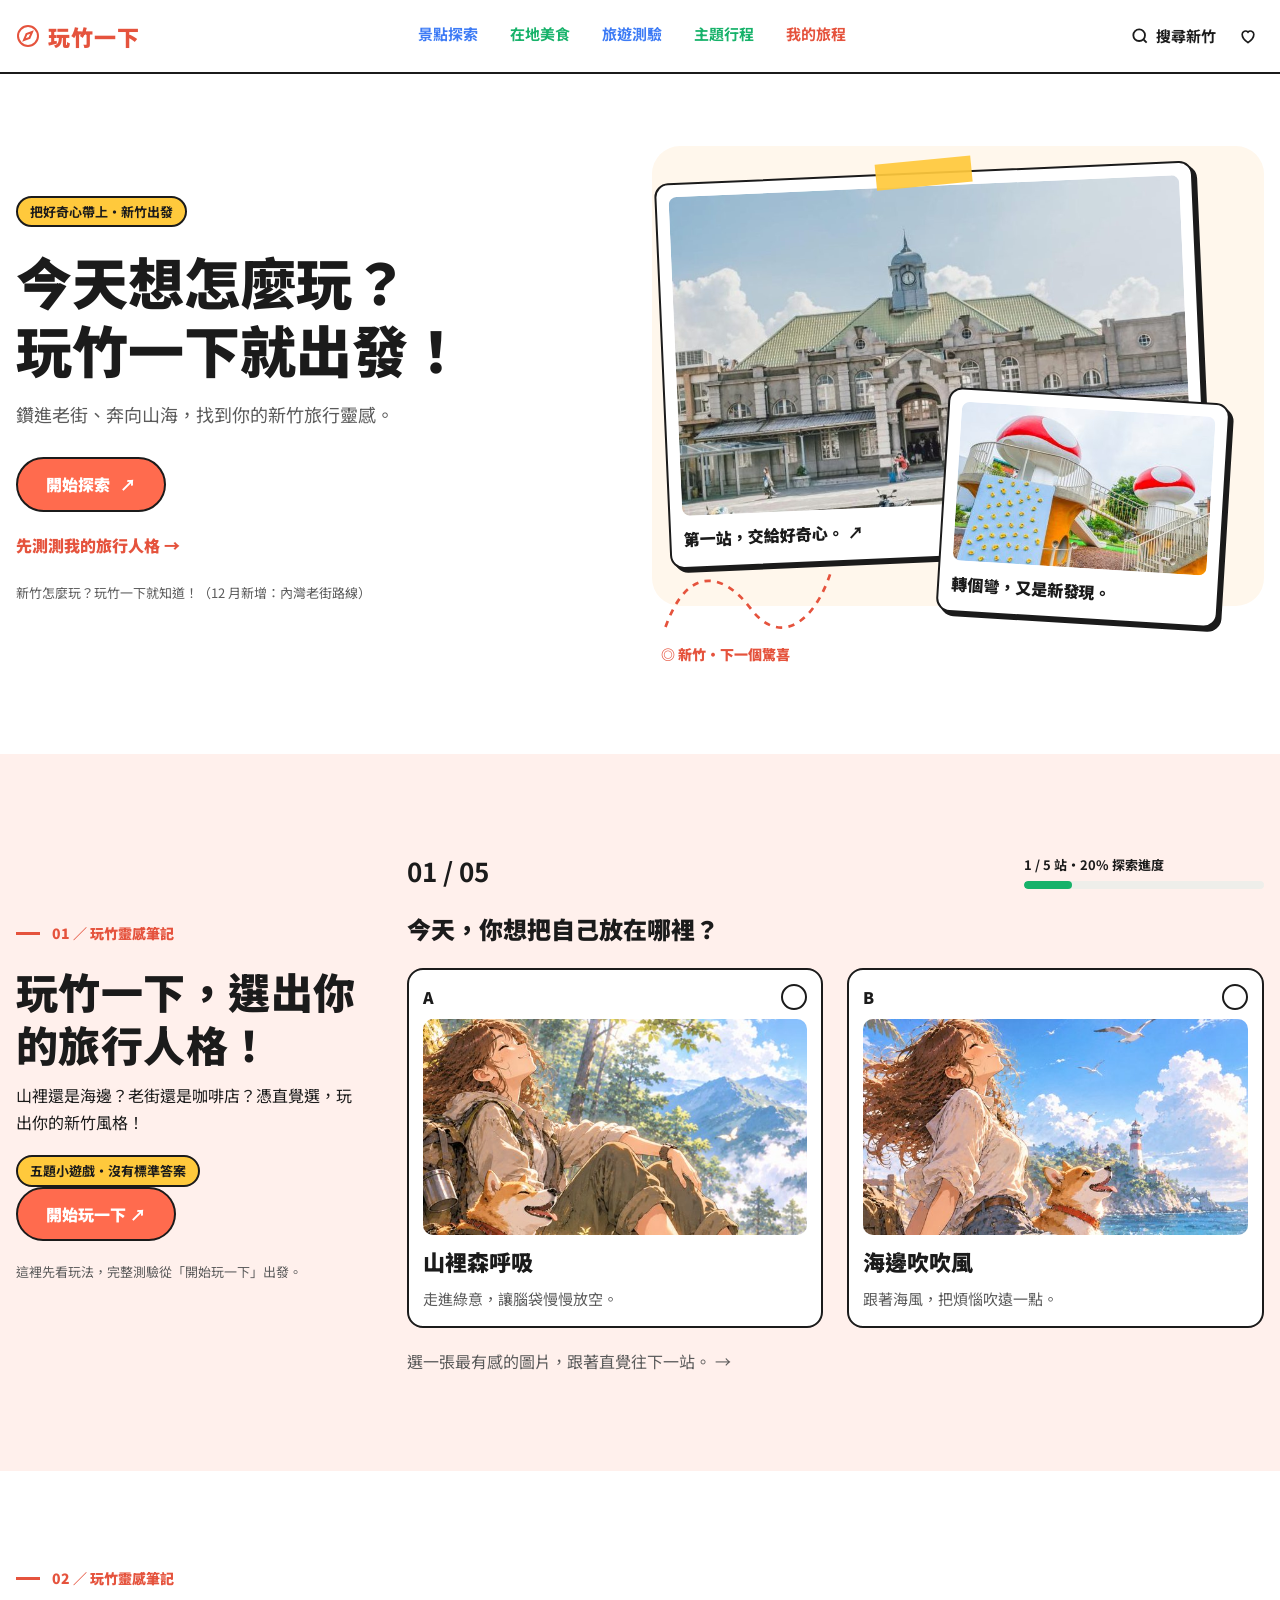
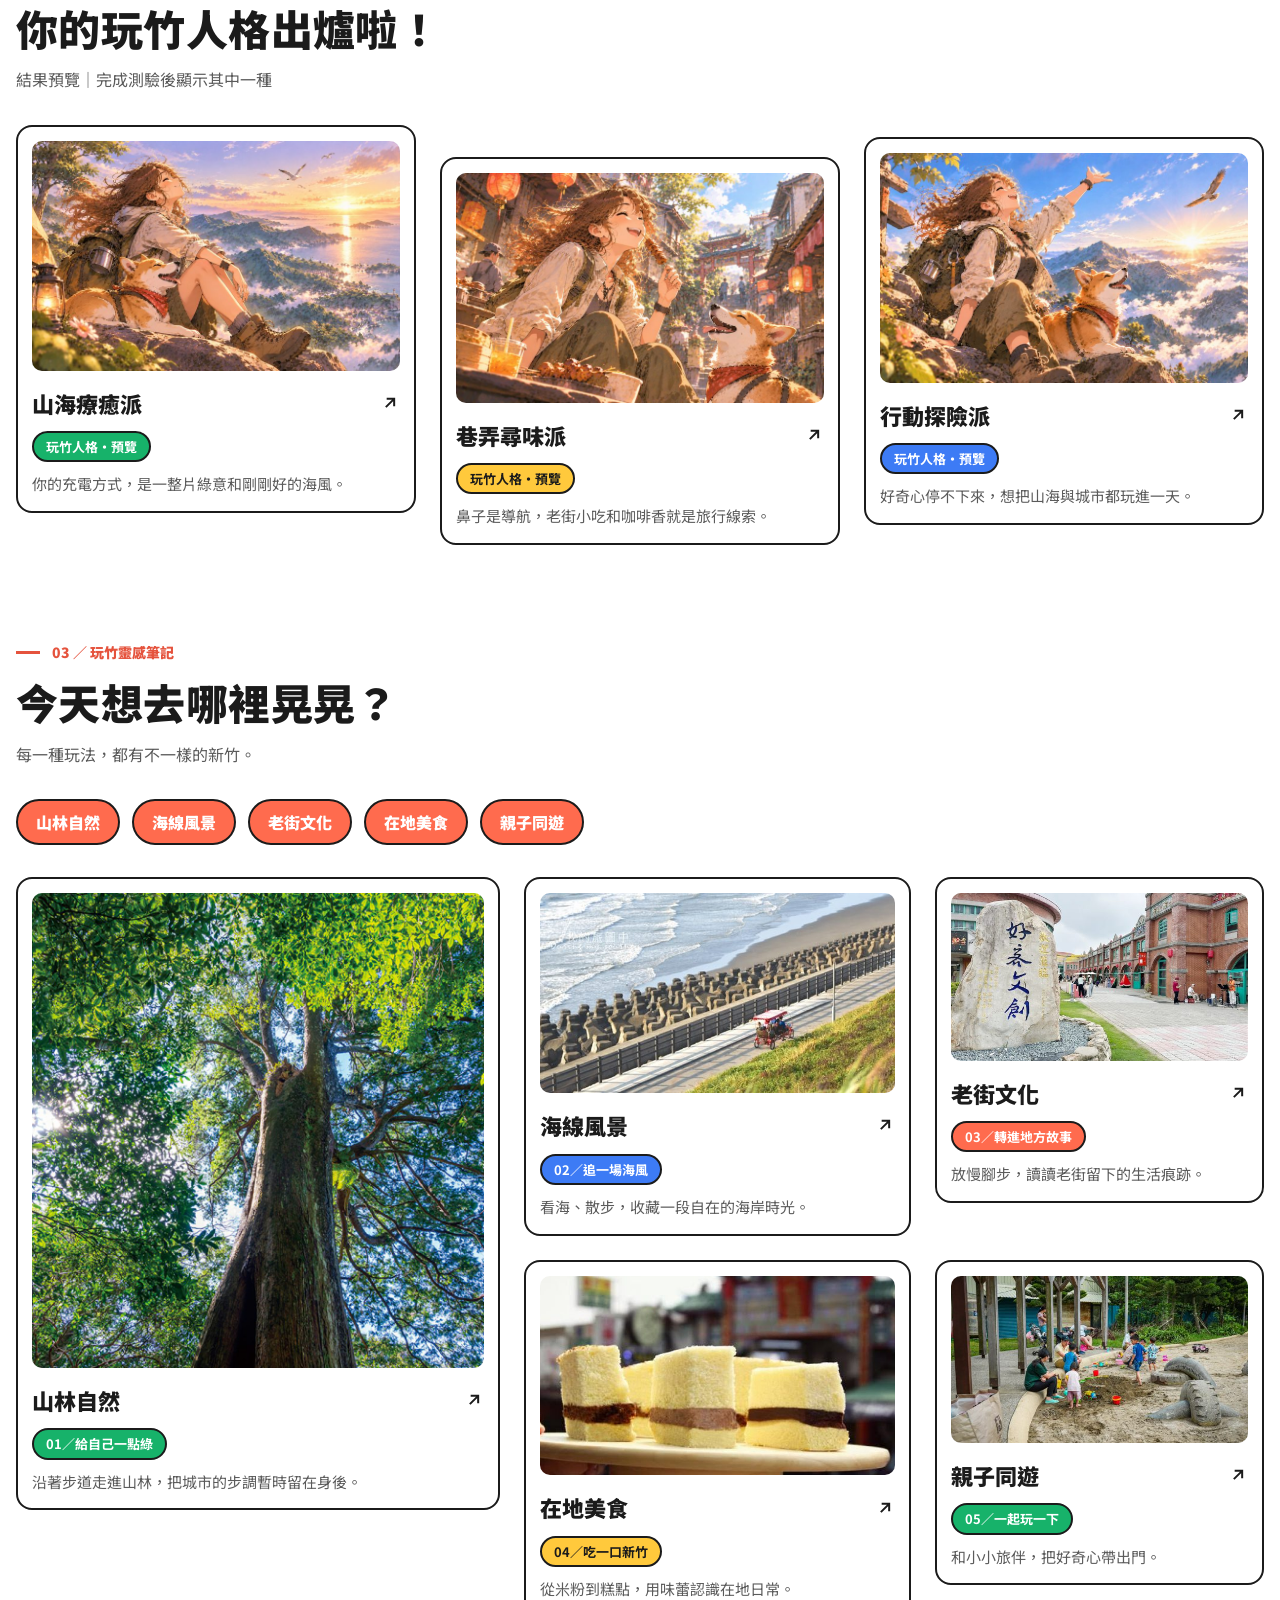
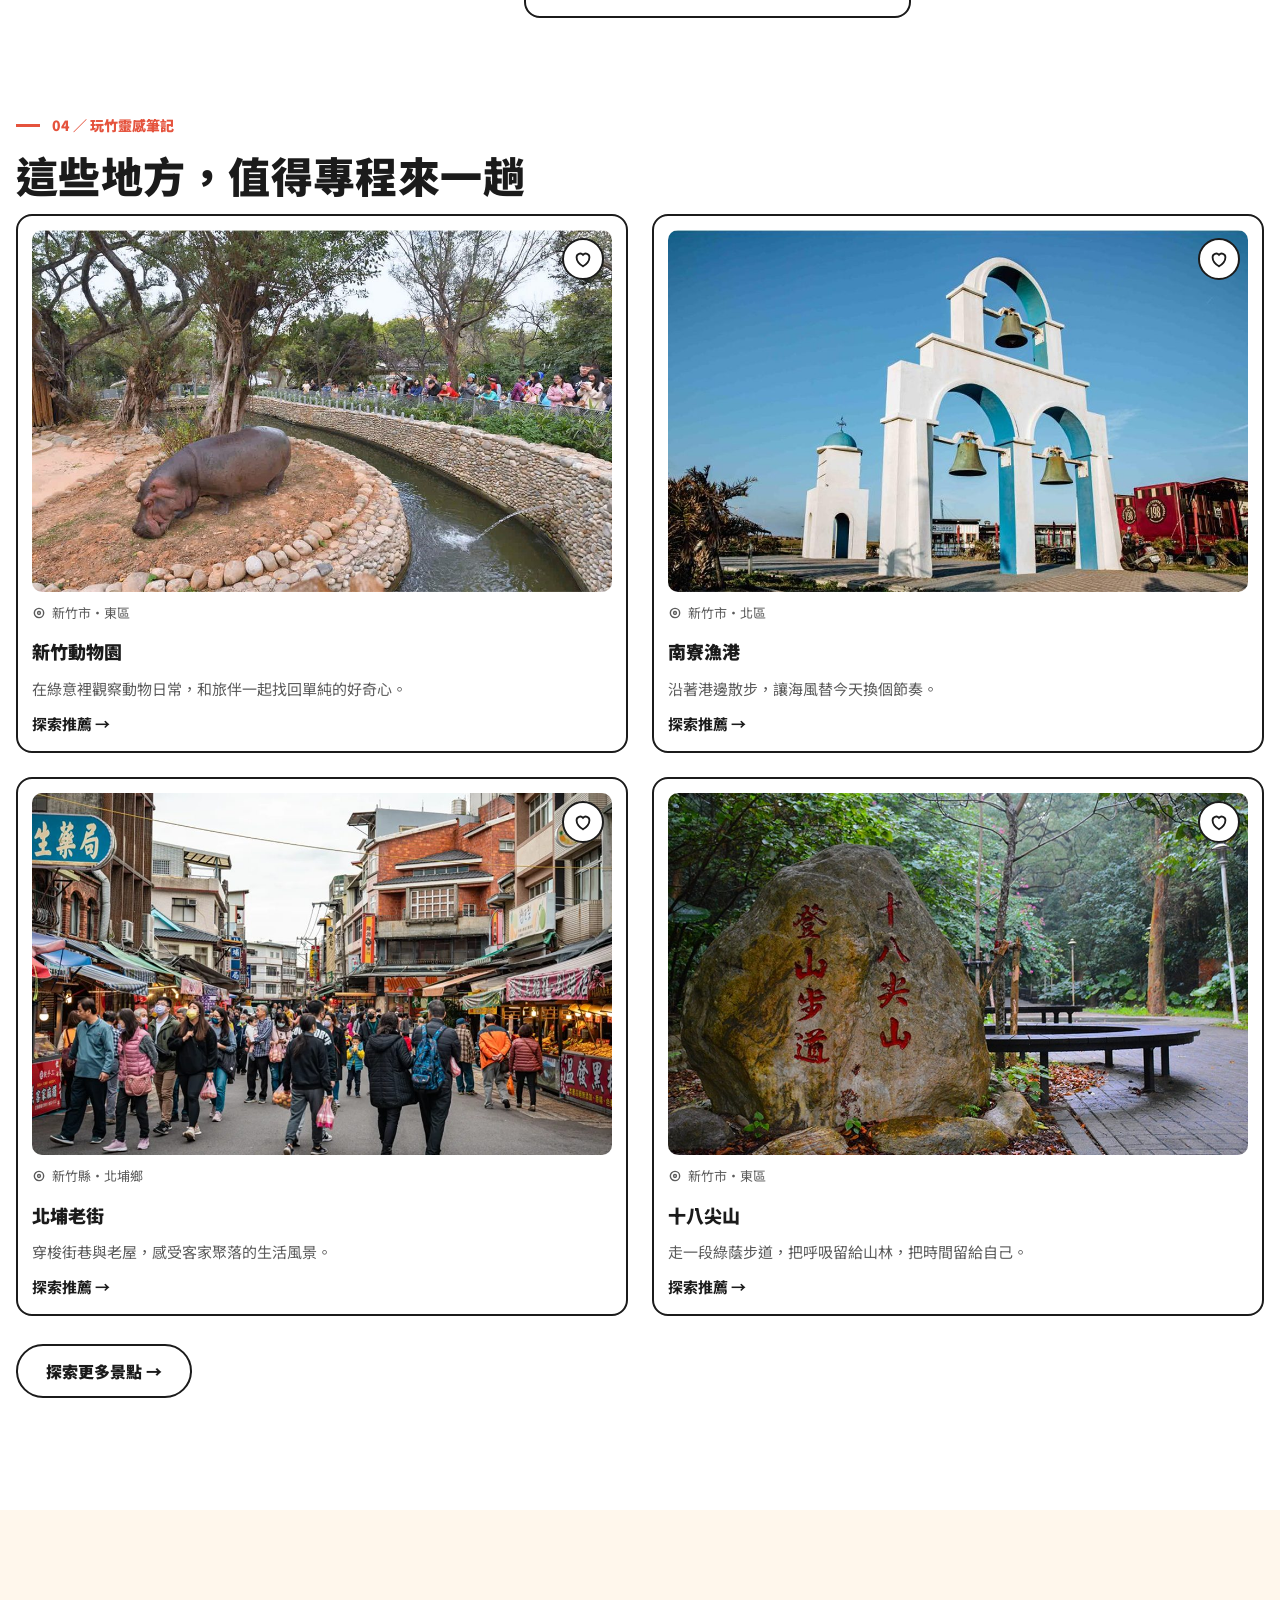
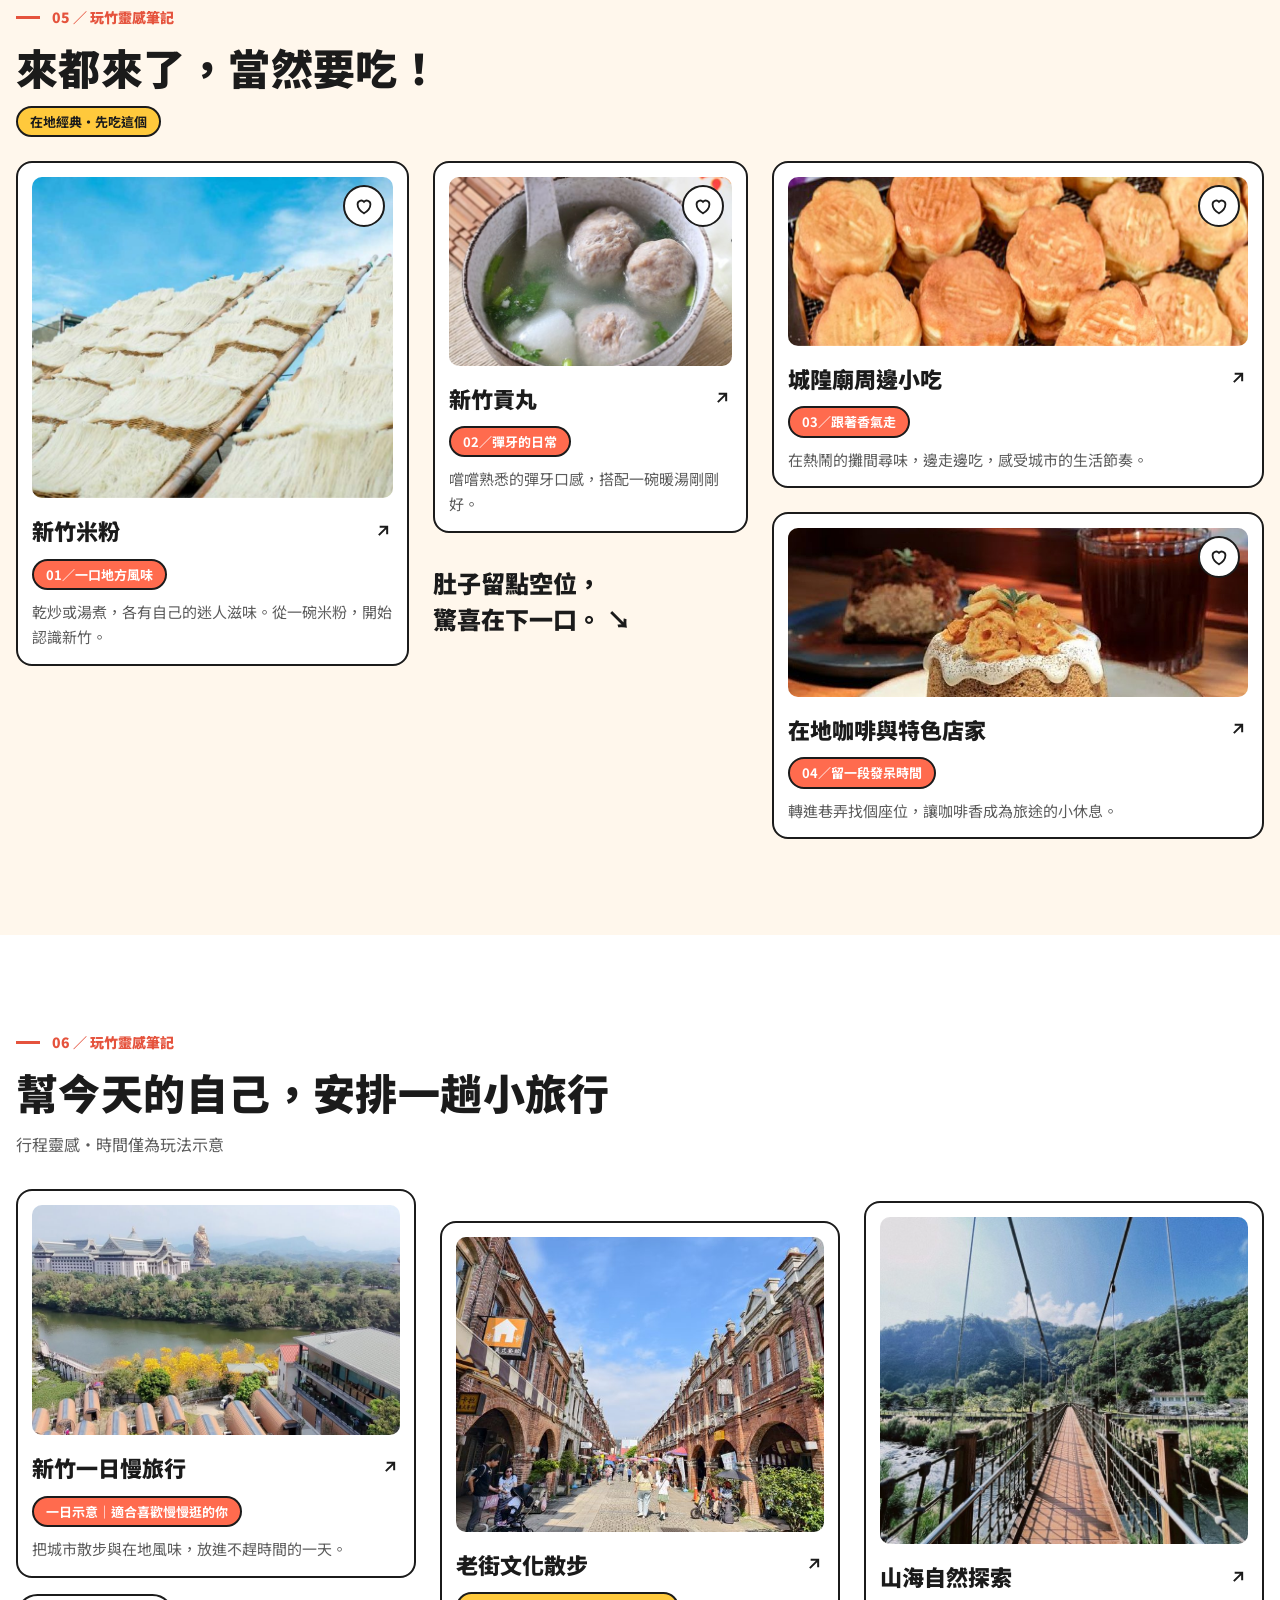
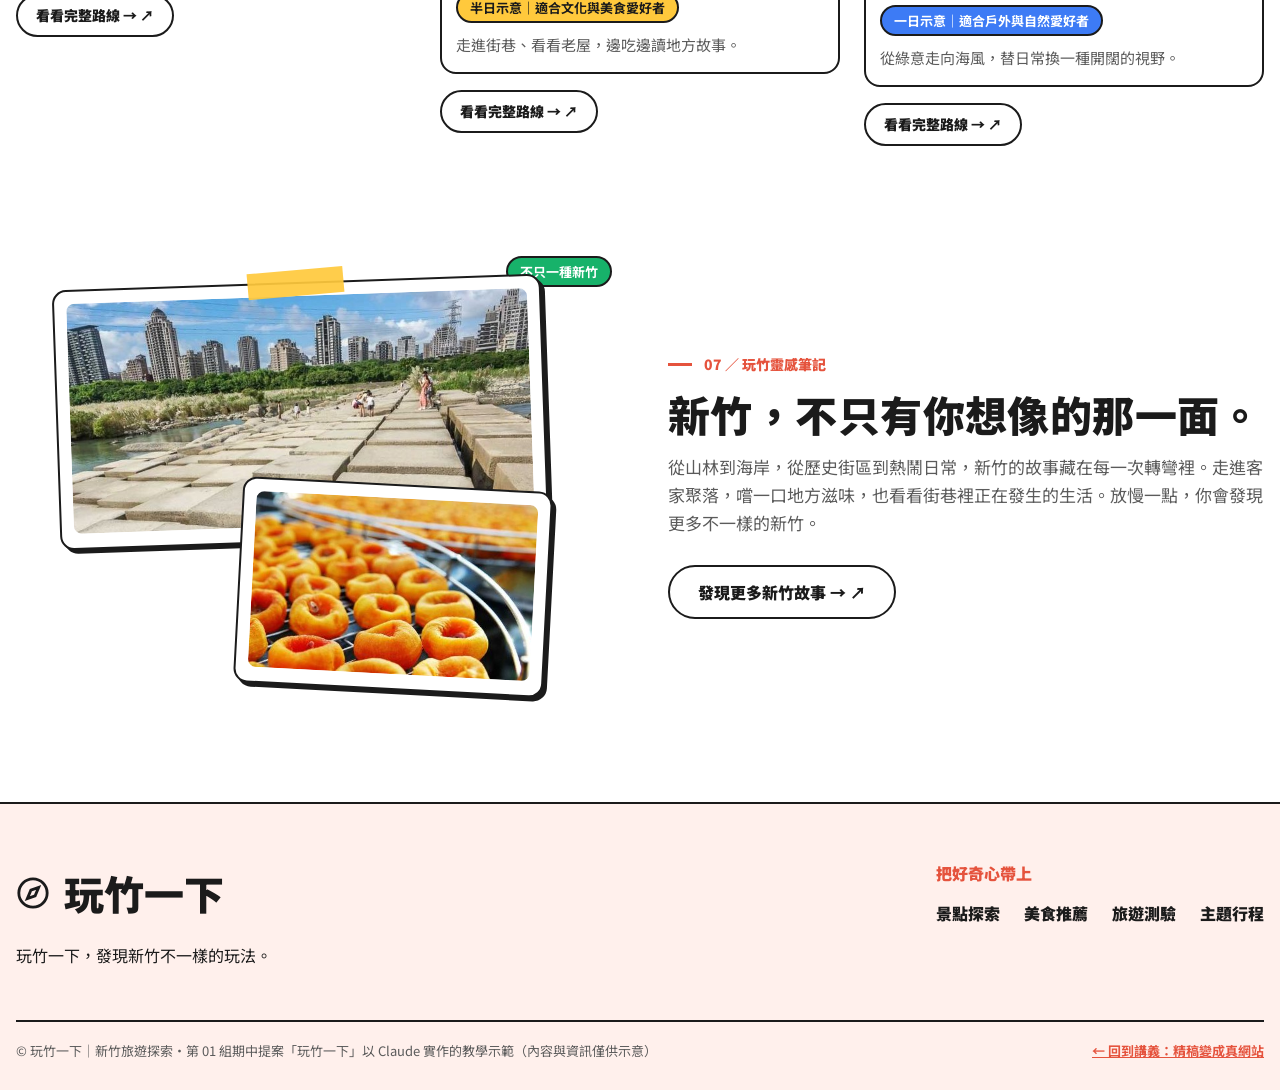
==== commit 9ccc1790: "更新首頁說明文字" ====
--- a/index.html
+++ b/index.html
@@ -25,7 +25,7 @@
           <a class="btn primary" href="explore.html">開始探索 <span aria-hidden="true">↗</span></a>
           <a class="link-arrow" href="quiz.html">先測測我的旅行人格 →</a>
         </div>
-        <p class="note">新竹怎麼玩？玩竹一下就知道！</p>
+        <p class="note">新竹怎麼玩？玩竹一下就知道！（12 月新增：內灣老街路線）</p>
       </div>
       <div class="hero-photos" aria-hidden="true">
         <span class="hero-blob"></span>
